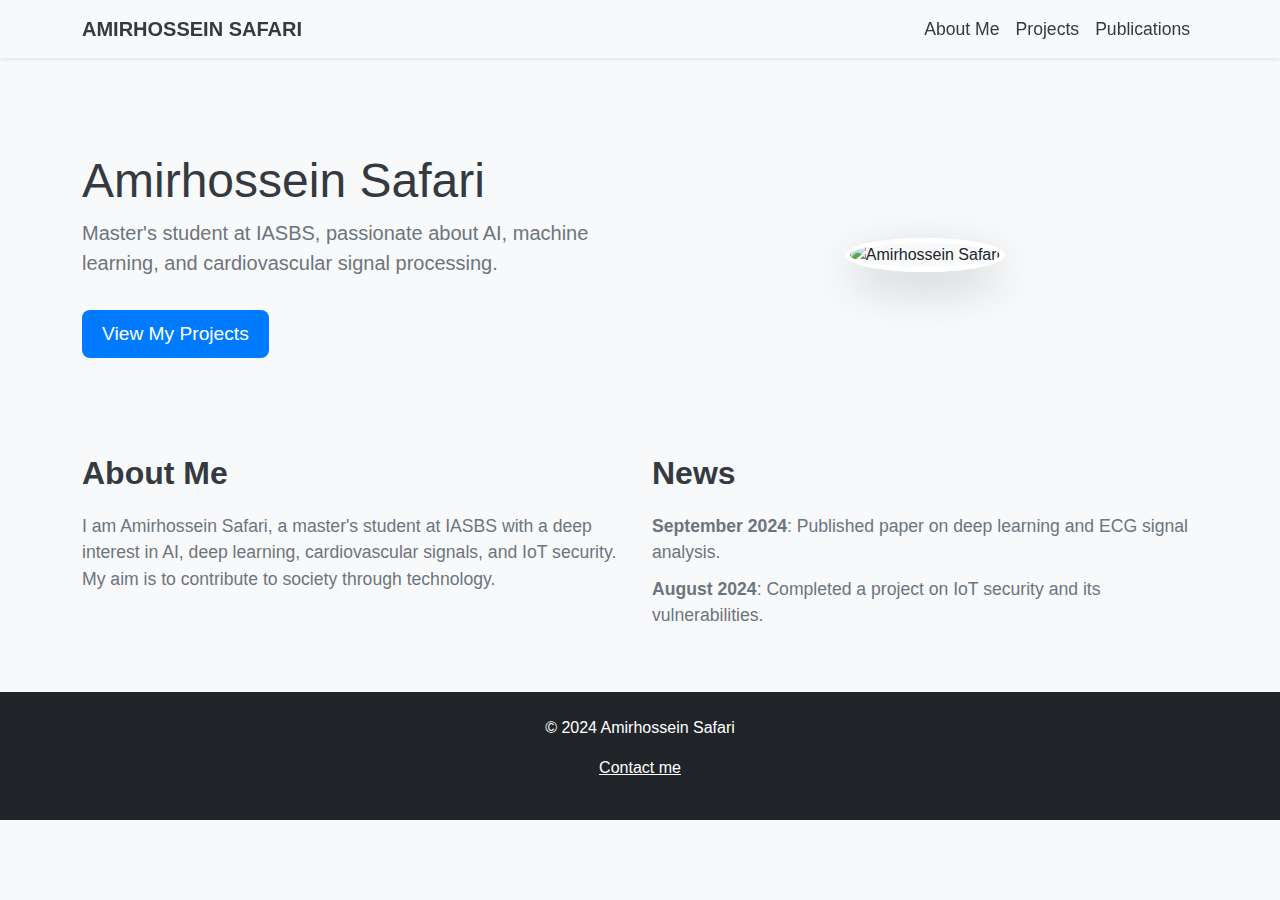
==== index.html @ 398e0284 "Added the image part + some styles" ====
<!DOCTYPE html>
<html lang="en">
<head>
    <meta charset="UTF-8">
    <meta name="viewport" content="width=device-width, initial-scale=1.0">
    <title>Amirhossein Safari - Academic Website</title>
    <link href="https://cdn.jsdelivr.net/npm/bootstrap@5.3.0-alpha1/dist/css/bootstrap.min.css" rel="stylesheet">
    <link href="style.css" rel="stylesheet">
</head>
<body>

<!-- Navigation -->
<nav class="navbar navbar-expand-lg navbar-light bg-light fixed-top shadow-sm">
  <div class="container">
    <a class="navbar-brand" href="#">Amirhossein Safari</a>
    <button class="navbar-toggler" type="button" data-bs-toggle="collapse" data-bs-target="#navbarNav" aria-controls="navbarNav" aria-expanded="false" aria-label="Toggle navigation">
      <span class="navbar-toggler-icon"></span>
    </button>
    <div class="collapse navbar-collapse" id="navbarNav">
      <ul class="navbar-nav ms-auto">
        <li class="nav-item"><a class="nav-link" href="#">About Me</a></li>
        <li class="nav-item"><a class="nav-link" href="projects.html">Projects</a></li>
        <li class="nav-item"><a class="nav-link" href="publications.html">Publications</a></li>
      </ul>
    </div>
  </div>
</nav>

<!-- Hero Section with Image -->
<section class="hero bg-light text-center py-5 mt-5">
  <div class="container">
    <div class="row align-items-center">
      <div class="col-lg-6 text-lg-start">
        <h1 class="display-4">Amirhossein Safari</h1>
        <p class="lead">Master's student at IASBS, passionate about AI, machine learning, and cardiovascular signal processing.</p>
        <a href="projects.html" class="btn btn-primary btn-lg mt-3">View My Projects</a>
      </div>
      <div class="col-lg-6 mt-4 mt-lg-0">
        <img src="images/amirhossein.jpg" alt="Amirhossein Safari" class="img-fluid rounded-circle shadow-lg" style="width: 300px; height: 300px; object-fit: cover;">
      </div>
    </div>
  </div>
</section>

<!-- About Me & News Section -->
<section class="about-news py-5">
  <div class="container">
    <div class="row">
      <!-- About Me -->
      <div class="col-lg-6">
        <h2>About Me</h2>
        <p>I am Amirhossein Safari, a master's student at IASBS with a deep interest in AI, deep learning, cardiovascular signals, and IoT security. My aim is to contribute to society through technology.</p>
      </div>
      <!-- News -->
      <div class="col-lg-6">
        <h2>News</h2>
        <ul class="list-unstyled">
          <li><strong>September 2024</strong>: Published paper on deep learning and ECG signal analysis.</li>
          <li><strong>August 2024</strong>: Completed a project on IoT security and its vulnerabilities.</li>
          <!-- More news items -->
        </ul>
      </div>
    </div>
  </div>
</section>

<!-- Footer -->
<footer class="bg-dark text-white text-center py-4">
  <div class="container">
    <p>© 2024 Amirhossein Safari</p>
    <p><a href="mailto:amirhossein@example.com" class="text-white">Contact me</a></p>
  </div>
</footer>

<script src="https://cdn.jsdelivr.net/npm/bootstrap@5.3.0-alpha1/dist/js/bootstrap.bundle.min.js"></script>
</body>
</html>
---- style.css ----
/* Body and Typography */
body {
  font-family: 'Montserrat', sans-serif;
  background-color: #f8f9fa;
  padding-top: 56px; /* To prevent navbar overlap */
}

/* Navbar */
.navbar-brand {
  font-weight: bold;
  color: #343a40;
  text-transform: uppercase;
}

.navbar-nav .nav-link {
  font-size: 1.1rem;
  color: #343a40;
}

.navbar-nav .nav-link:hover {
  color: #007bff;
}

/* Hero Section */
.hero {
  background-color: #e9ecef;
  padding: 60px 0;
}

.hero h1 {
  font-size: 3rem;
  color: #343a40;
}

.hero p {
  color: #6c757d;
}

.hero img {
  border: 5px solid #fff;
}

/* About and News Section */
.about-news h2 {
  color: #343a40;
  font-weight: bold;
  margin-bottom: 20px;
}

.about-news p, .about-news li {
  color: #6c757d;
  font-size: 1.1rem;
}

.about-news ul li {
  margin-bottom: 10px;
}

/* Footer */
footer {
  background-color: #343a40;
}

footer p, footer a {
  color: #fff;
  font-size: 1rem;
}

footer a:hover {
  text-decoration: underline;
}

/* Buttons */
.btn-primary {
  background-color: #007bff;
  border: none;
  padding: 10px 20px;
  font-size: 1.2rem;
}

.btn-primary:hover {
  background-color: #0056b3;
  transition: background-color 0.3s;
}

/* Miscellaneous */
.shadow-lg {
  box-shadow: 0 10px 20px rgba(0, 0, 0, 0.1);
}

.rounded-circle {
  border-radius: 50%;
}
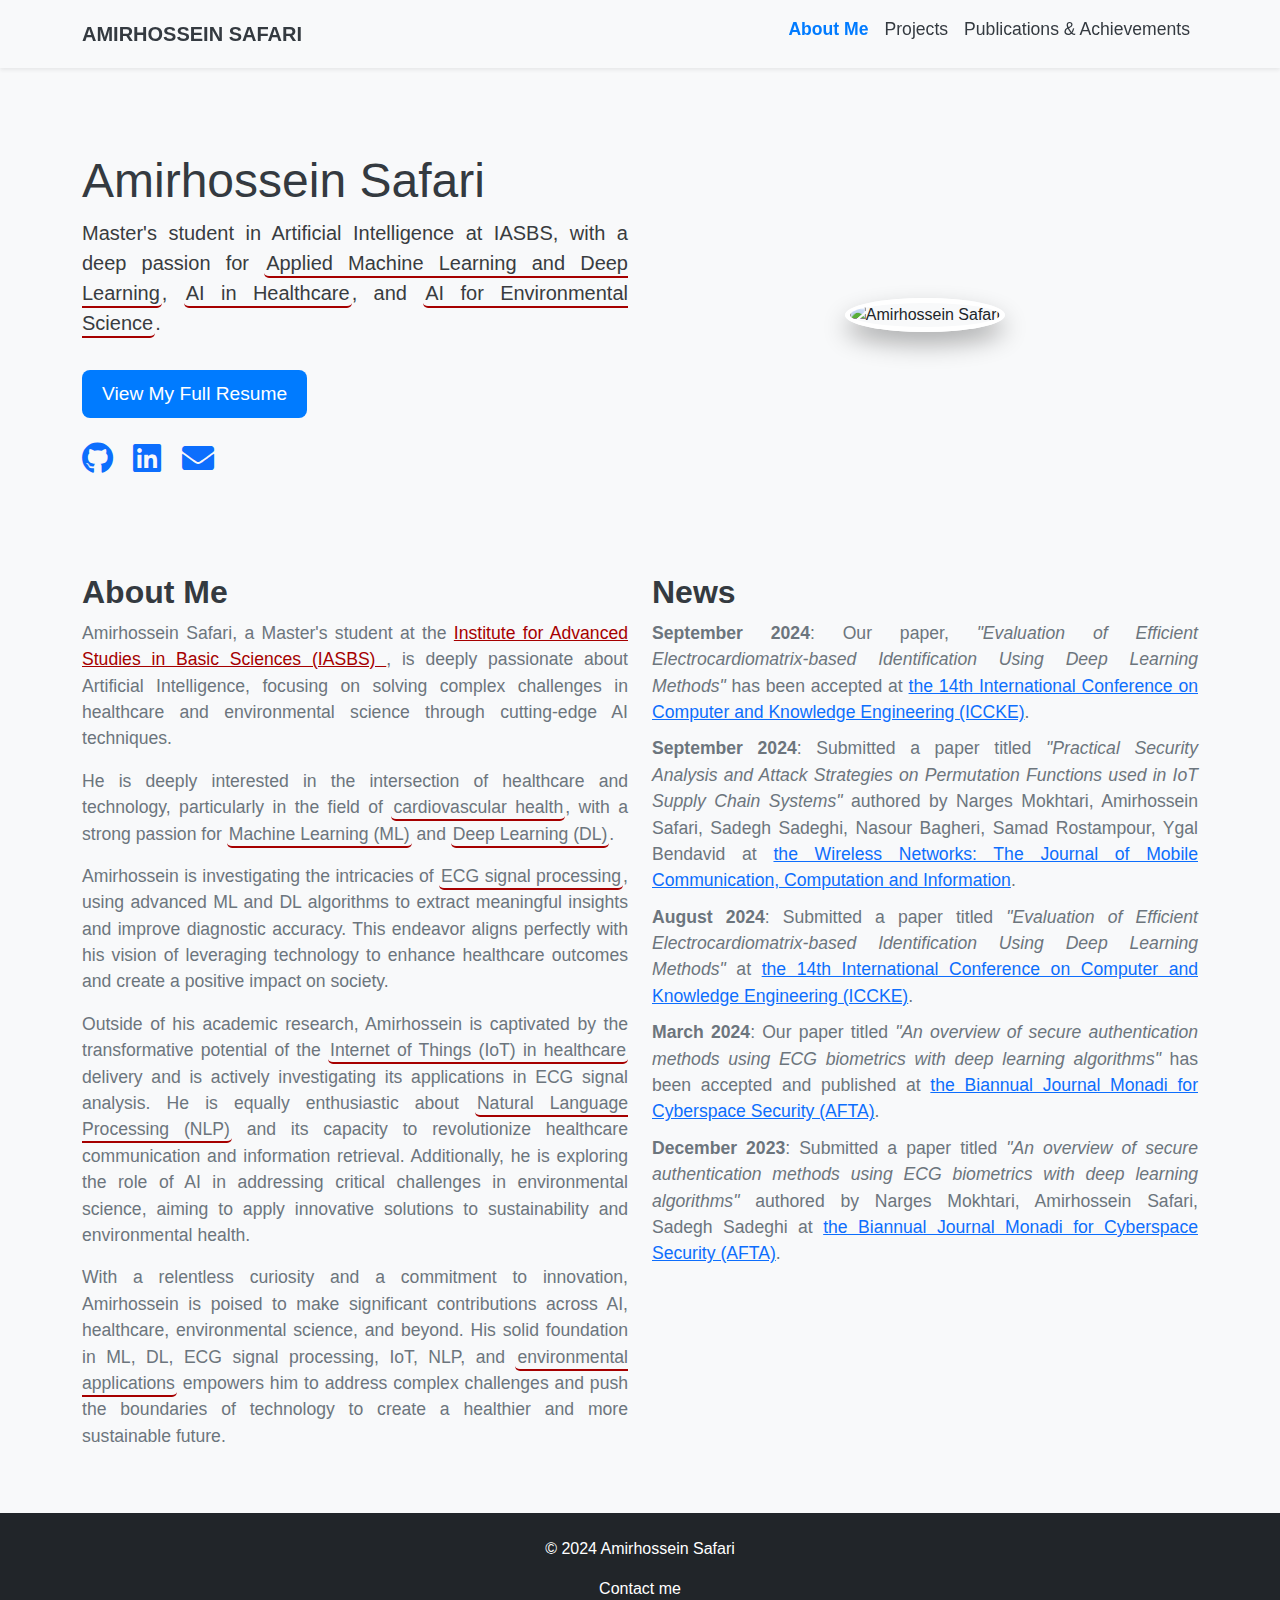
==== commit 27396f71: "Added the pdf file of my resume to the home page" ====
--- a/index.html
+++ b/index.html
@@ -5,6 +5,7 @@
     <meta name="viewport" content="width=device-width, initial-scale=1.0">
     <title>Amirhossein Safari - Academic Website</title>
     <link href="https://cdn.jsdelivr.net/npm/bootstrap@5.3.0-alpha1/dist/css/bootstrap.min.css" rel="stylesheet">
+    <link href="https://cdnjs.cloudflare.com/ajax/libs/font-awesome/5.15.4/css/all.min.css" rel="stylesheet">
     <link href="style.css" rel="stylesheet">
 </head>
 <body>
@@ -18,9 +19,9 @@
     </button>
     <div class="collapse navbar-collapse" id="navbarNav">
       <ul class="navbar-nav ms-auto">
-        <li class="nav-item"><a class="nav-link" href="#">About Me</a></li>
+        <li class="nav-item"><a class="nav-link active" href="#">About Me</a></li>
         <li class="nav-item"><a class="nav-link" href="projects.html">Projects</a></li>
-        <li class="nav-item"><a class="nav-link" href="publications.html">Publications</a></li>
+        <li class="nav-item"><a class="nav-link" href="publications.html">Publications & Achievements</a></li>
       </ul>
     </div>
   </div>
@@ -32,15 +33,31 @@
     <div class="row align-items-center">
       <div class="col-lg-6 text-lg-start">
         <h1 class="display-4">Amirhossein Safari</h1>
-        <p class="lead">Master's student at IASBS, passionate about AI, machine learning, and cardiovascular signal processing.</p>
-        <a href="projects.html" class="btn btn-primary btn-lg mt-3">View My Projects</a>
+        <p class="lead">Master's student in Artificial Intelligence at IASBS, with a deep passion for <span class="badge-box"> Applied Machine Learning and Deep Learning</span>, <span class="badge-box"> AI in Healthcare</span>, and <span class="badge-box"> AI for Environmental Science</span>.</p>
+        <!-- <a href="projects.html" class="btn btn-primary btn-lg mt-3">View My Projects</a> -->
+        <a href="assets/Amirhossein_Safari_s_Resume.pdf" class="btn btn-primary btn-lg mt-3" download>View My Full Resume</a>
+        
+        <!-- Social Media Links -->
+        <div class="mt-4">
+          <a href="https://github.com/AmirhosseinSafari" class="me-3 no_decoration">
+            <i class="fab fa-github fa-2x"></i>
+          </a>
+          <a href="https://www.linkedin.com/in/amirhossein-safari-902209197/" class="me-3 no_decoration">
+            <i class="fab fa-linkedin fa-2x"></i>
+          </a>
+          <a href="mailto:amirhosseinsafari@iasbs.ac.ir" class="me-3 no_decoration">
+            <i class="fas fa-envelope fa-2x"></i>
+          </a>
+        </div>
       </div>
+      
       <div class="col-lg-6 mt-4 mt-lg-0">
-        <img src="images/amirhossein.jpg" alt="Amirhossein Safari" class="img-fluid rounded-circle shadow-lg" style="width: 300px; height: 300px; object-fit: cover;">
+        <img src="./assets/amirhossein.jpg" alt="Amirhossein Safari" class="img-fluid rounded-circle shadow-lg" style="width: 300px; height: 300px; object-fit: cover;">
       </div>
     </div>
   </div>
 </section>
+
 
 <!-- About Me & News Section -->
 <section class="about-news py-5">
@@ -49,14 +66,21 @@
       <!-- About Me -->
       <div class="col-lg-6">
         <h2>About Me</h2>
-        <p>I am Amirhossein Safari, a master's student at IASBS with a deep interest in AI, deep learning, cardiovascular signals, and IoT security. My aim is to contribute to society through technology.</p>
+        <p> Amirhossein Safari, a Master's student at the <a class="iasbs" href="https://iasbs.ac.ir/">Institute for Advanced Studies in Basic Sciences (IASBS) </a>, is deeply passionate about Artificial Intelligence, focusing on solving complex challenges in healthcare and environmental science through cutting-edge AI techniques.</p>
+        <p> He is deeply interested in the intersection of healthcare and technology, particularly in the field of <span class="badge-box"> cardiovascular health</span>, with a strong passion for <span class="badge-box"> Machine Learning (ML)</span> and <span class="badge-box">Deep Learning (DL)</span>. </p>
+        <p> Amirhossein is investigating the intricacies of <span class="badge-box"> ECG signal processing</span>, using advanced ML and DL algorithms to extract meaningful insights and improve diagnostic accuracy. This endeavor aligns perfectly with his vision of leveraging technology to enhance healthcare outcomes and create a positive impact on society. </p>
+        <p> Outside of his academic research, Amirhossein is captivated by the transformative potential of the <span class="badge-box">Internet of Things (IoT) in healthcare</span> delivery and is actively investigating its applications in ECG signal analysis. He is equally enthusiastic about <span class="badge-box"> Natural Language Processing (NLP)</span> and its capacity to revolutionize healthcare communication and information retrieval. Additionally, he is exploring the role of AI in addressing critical challenges in environmental science, aiming to apply innovative solutions to sustainability and environmental health. </p>
+        <p> With a relentless curiosity and a commitment to innovation, Amirhossein is poised to make significant contributions across AI, healthcare, environmental science, and beyond. His solid foundation in ML, DL, ECG signal processing, IoT, NLP, and <span class="badge-box"> environmental applications</span> empowers him to address complex challenges and push the boundaries of technology to create a healthier and more sustainable future.</p>
       </div>
       <!-- News -->
       <div class="col-lg-6">
         <h2>News</h2>
         <ul class="list-unstyled">
-          <li><strong>September 2024</strong>: Published paper on deep learning and ECG signal analysis.</li>
-          <li><strong>August 2024</strong>: Completed a project on IoT security and its vulnerabilities.</li>
+          <li><strong>September 2024</strong>: Our paper, <span class="paper_name">"Evaluation of Efficient Electrocardiomatrix-based Identification Using Deep Learning Methods"</span> has been accepted at <a href="https://iccke.um.ac.ir/2024/Home/Content?id=3094">the 14th International Conference on Computer and Knowledge Engineering (ICCKE)</a>.</li>
+          <li><strong>September 2024</strong>: Submitted a paper titled <span class="paper_name">"Practical Security Analysis and Attack Strategies on Permutation Functions used in IoT Supply Chain Systems"</span> authored by Narges Mokhtari, Amirhossein Safari, Sadegh Sadeghi, Nasour Bagheri, Samad Rostampour, Ygal Bendavid at <a href="https://link.springer.com/journal/11276">the Wireless Networks: The Journal of Mobile Communication, Computation and Information</a>.</li>
+          <li><strong>August 2024</strong>: Submitted a paper titled <span class="paper_name">"Evaluation of Efficient Electrocardiomatrix-based Identification Using Deep Learning Methods"</span> at <a href="https://iccke.um.ac.ir/2024/Home/Content?id=3094">the 14th International Conference on Computer and Knowledge Engineering (ICCKE)</a>.</li>
+          <li><strong>March 2024</strong>: Our paper titled <span class="paper_name">"An overview of secure authentication methods using ECG biometrics with deep learning algorithms"</span> has been accepted and published at <a href="https://monadi.isc.org.ir/en"> the Biannual Journal Monadi for Cyberspace Security (AFTA)</a>.</li>
+          <li><strong>December 2023</strong>: Submitted a paper titled <span class="paper_name">"An overview of secure authentication methods using ECG biometrics with deep learning algorithms"</span> authored by Narges Mokhtari, Amirhossein Safari, Sadegh Sadeghi at <a href="https://monadi.isc.org.ir/en"> the Biannual Journal Monadi for Cyberspace Security (AFTA)</a>.</li>
           <!-- More news items -->
         </ul>
       </div>
@@ -68,7 +92,7 @@
 <footer class="bg-dark text-white text-center py-4">
   <div class="container">
     <p>© 2024 Amirhossein Safari</p>
-    <p><a href="mailto:amirhossein@example.com" class="text-white">Contact me</a></p>
+    <p><a href="mailto:amirhosseinsafari@iasbs.ac.ir" class="text-white no_decoration">Contact me</a></p>
   </div>
 </footer>
 
--- a/style.css
+++ b/style.css
@@ -21,6 +21,11 @@
   color: #007bff;
 }
 
+.navbar-nav .nav-link.active {
+  font-weight: bold;
+  color: #007bff;
+}
+
 /* Hero Section */
 .hero {
   background-color: #e9ecef;
@@ -33,26 +38,22 @@
 }
 
 .hero p {
-  color: #6c757d;
+  color: #383c40;
 }
 
-.hero img {
-  border: 5px solid #fff;
+/* About, Projects, and Publications Section */
+h1, h2 {
+  color: #343a40;
+  font-weight: bold;
 }
 
-/* About and News Section */
-.about-news h2 {
-  color: #343a40;
-  font-weight: bold;
-  margin-bottom: 20px;
+p, ul li {
+  color: #6c757d;
+  font-size: 1.1rem;
+  text-align: justify;
 }
 
-.about-news p, .about-news li {
-  color: #6c757d;
-  font-size: 1.1rem;
-}
-
-.about-news ul li {
+ul li {
   margin-bottom: 10px;
 }
 
@@ -64,6 +65,7 @@
 footer p, footer a {
   color: #fff;
   font-size: 1rem;
+  text-align: center;
 }
 
 footer a:hover {
@@ -91,3 +93,107 @@
 .rounded-circle {
   border-radius: 50%;
 }
+
+.iasbs {
+  color: #a60000
+}
+
+.badge-box {
+  border-bottom: 2px solid #a60000;
+  padding: 2px;
+  border-radius: 5px;
+}
+
+.paper_name {
+  font-style: italic;
+}
+
+.no_decoration {
+  text-decoration: none;
+}
+
+/* Hero Image Styling with Shadow */
+.hero img {
+  border: 5px solid #fff !important;
+  border-radius: 50% !important;
+  box-shadow: 0 12px 25px rgba(0, 0, 0, 0.3) !important;
+  transition: box-shadow 0.3s ease !important; 
+}
+
+
+/* Project Section Styling */
+.projects h1 {
+  font-size: 2.5rem;
+  color: #343a40;
+  font-weight: bold;
+  margin-bottom: 30px;
+}
+
+.project {
+  background-color: #ffffff;
+  padding: 30px;
+  border-radius: 10px;
+  box-shadow: 0 10px 20px rgba(0, 0, 0, 0.05);
+}
+
+.project h2 {
+  font-size: 1.75rem;
+  color: #343a40;
+  margin-bottom: 10px;
+}
+
+.project .text-muted {
+  font-size: 0.9rem;
+  color: #6c757d;
+}
+
+.project p {
+  color: #6c757d;
+  font-size: 1.1rem;
+  line-height: 1.6;
+}
+
+.project .tags .badge {
+  font-size: 0.85rem;
+  padding: 8px 12px;
+  margin-right: 8px;
+}
+
+.project .technologies .badge {
+  font-size: 0.85rem;
+  padding: 8px 12px;
+  margin-right: 8px;
+  margin-bottom: 10px;
+}
+
+.project a.btn-outline-primary {
+  border-color: #007bff;
+  color: #007bff;
+}
+
+.project a.btn-outline-primary:hover {
+  background-color: #007bff;
+  color: white;
+  transition: 0.3s;
+}
+
+/* Miscellaneous */
+.shadow-sm {
+  box-shadow: 0 4px 6px rgba(0, 0, 0, 0.1);
+}
+
+.btn-group {
+  display: flex;
+  justify-content: center;
+  margin-bottom: 30px;
+}
+.scroll-to-top {
+  position: fixed;
+  bottom: 20px;
+  right: 20px;
+  display: none;
+  z-index: 100;
+}
+.scroll-to-top.show {
+  display: block;
+}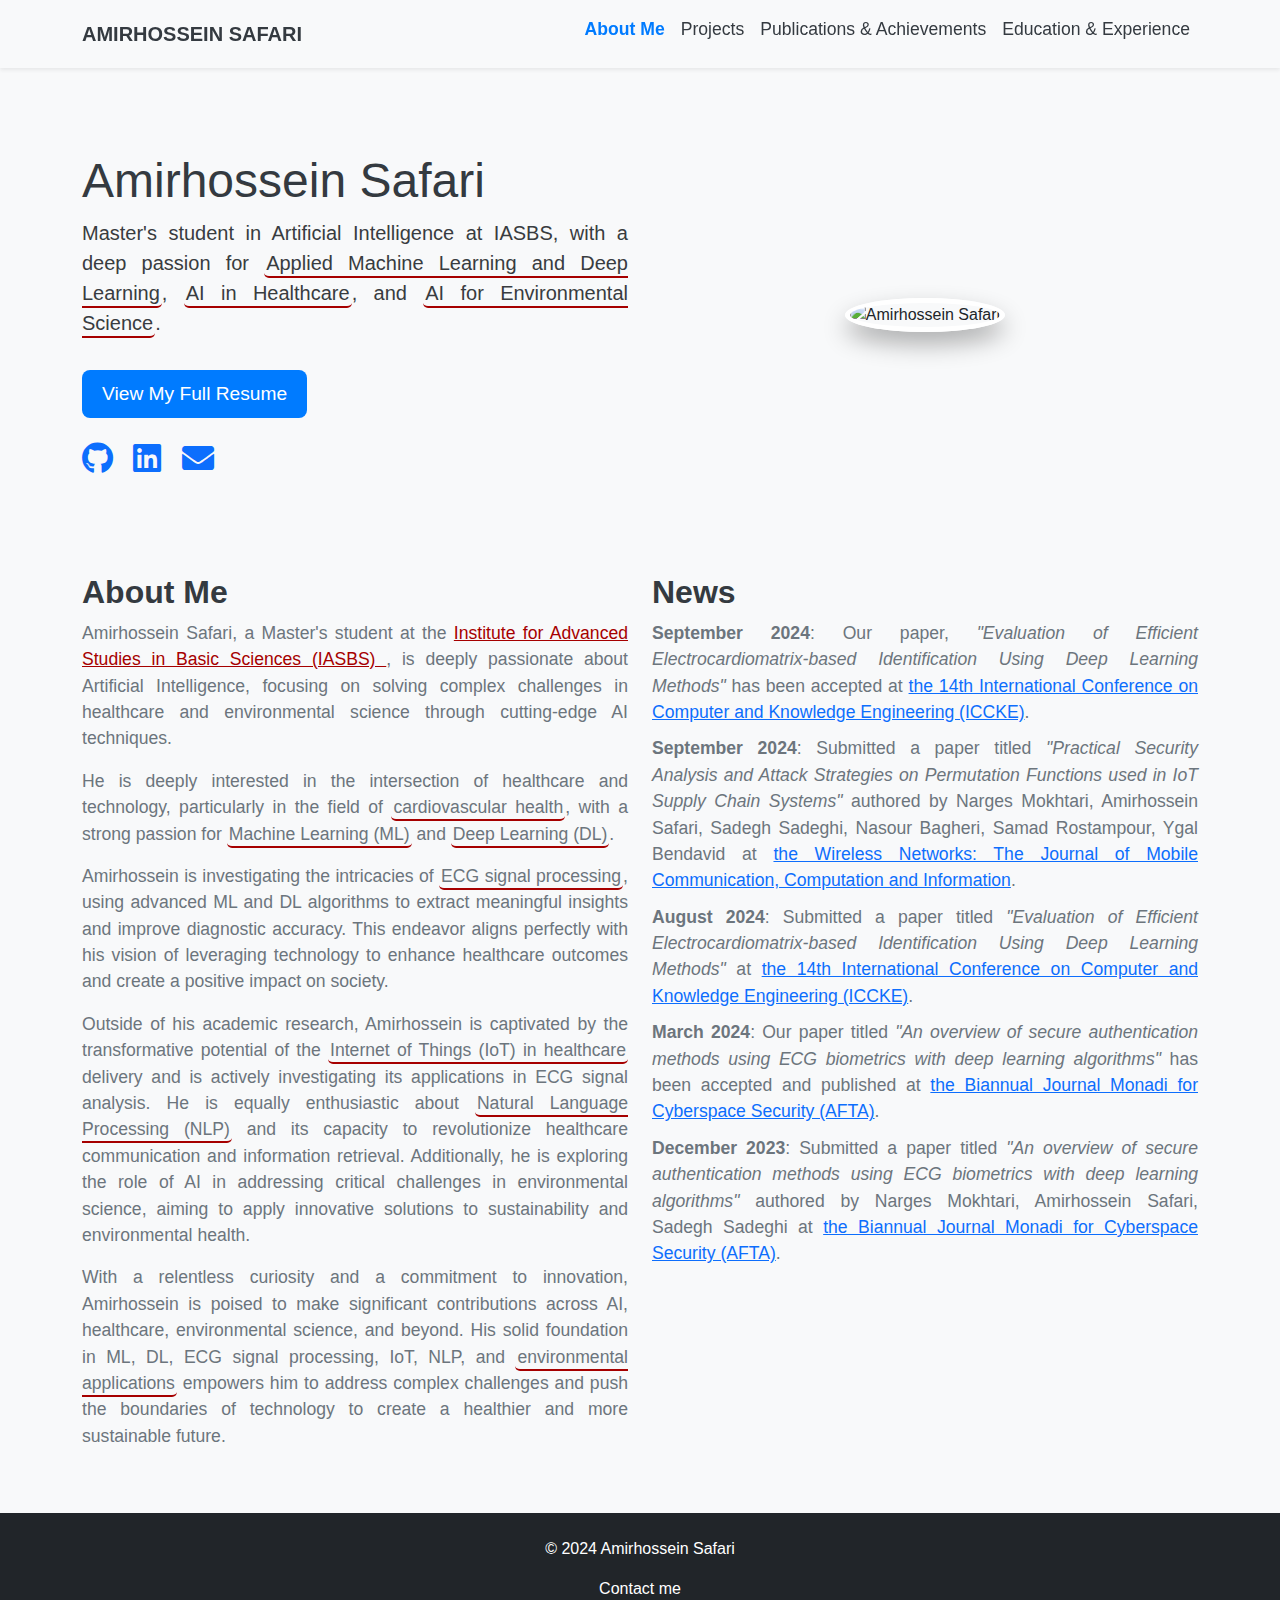
==== commit 106de6c7: "Added another page named education and  experience" ====
--- a/index.html
+++ b/index.html
@@ -22,6 +22,7 @@
         <li class="nav-item"><a class="nav-link active" href="#">About Me</a></li>
         <li class="nav-item"><a class="nav-link" href="projects.html">Projects</a></li>
         <li class="nav-item"><a class="nav-link" href="publications.html">Publications & Achievements</a></li>
+        <li class="nav-item"><a class="nav-link" href="Education and Experience.html">Education & Experience</a></li>
       </ul>
     </div>
   </div>
--- a/style.css
+++ b/style.css
@@ -196,4 +196,8 @@
 }
 .scroll-to-top.show {
   display: block;
+}
+
+.badge {
+  margin-top: 8px;
 }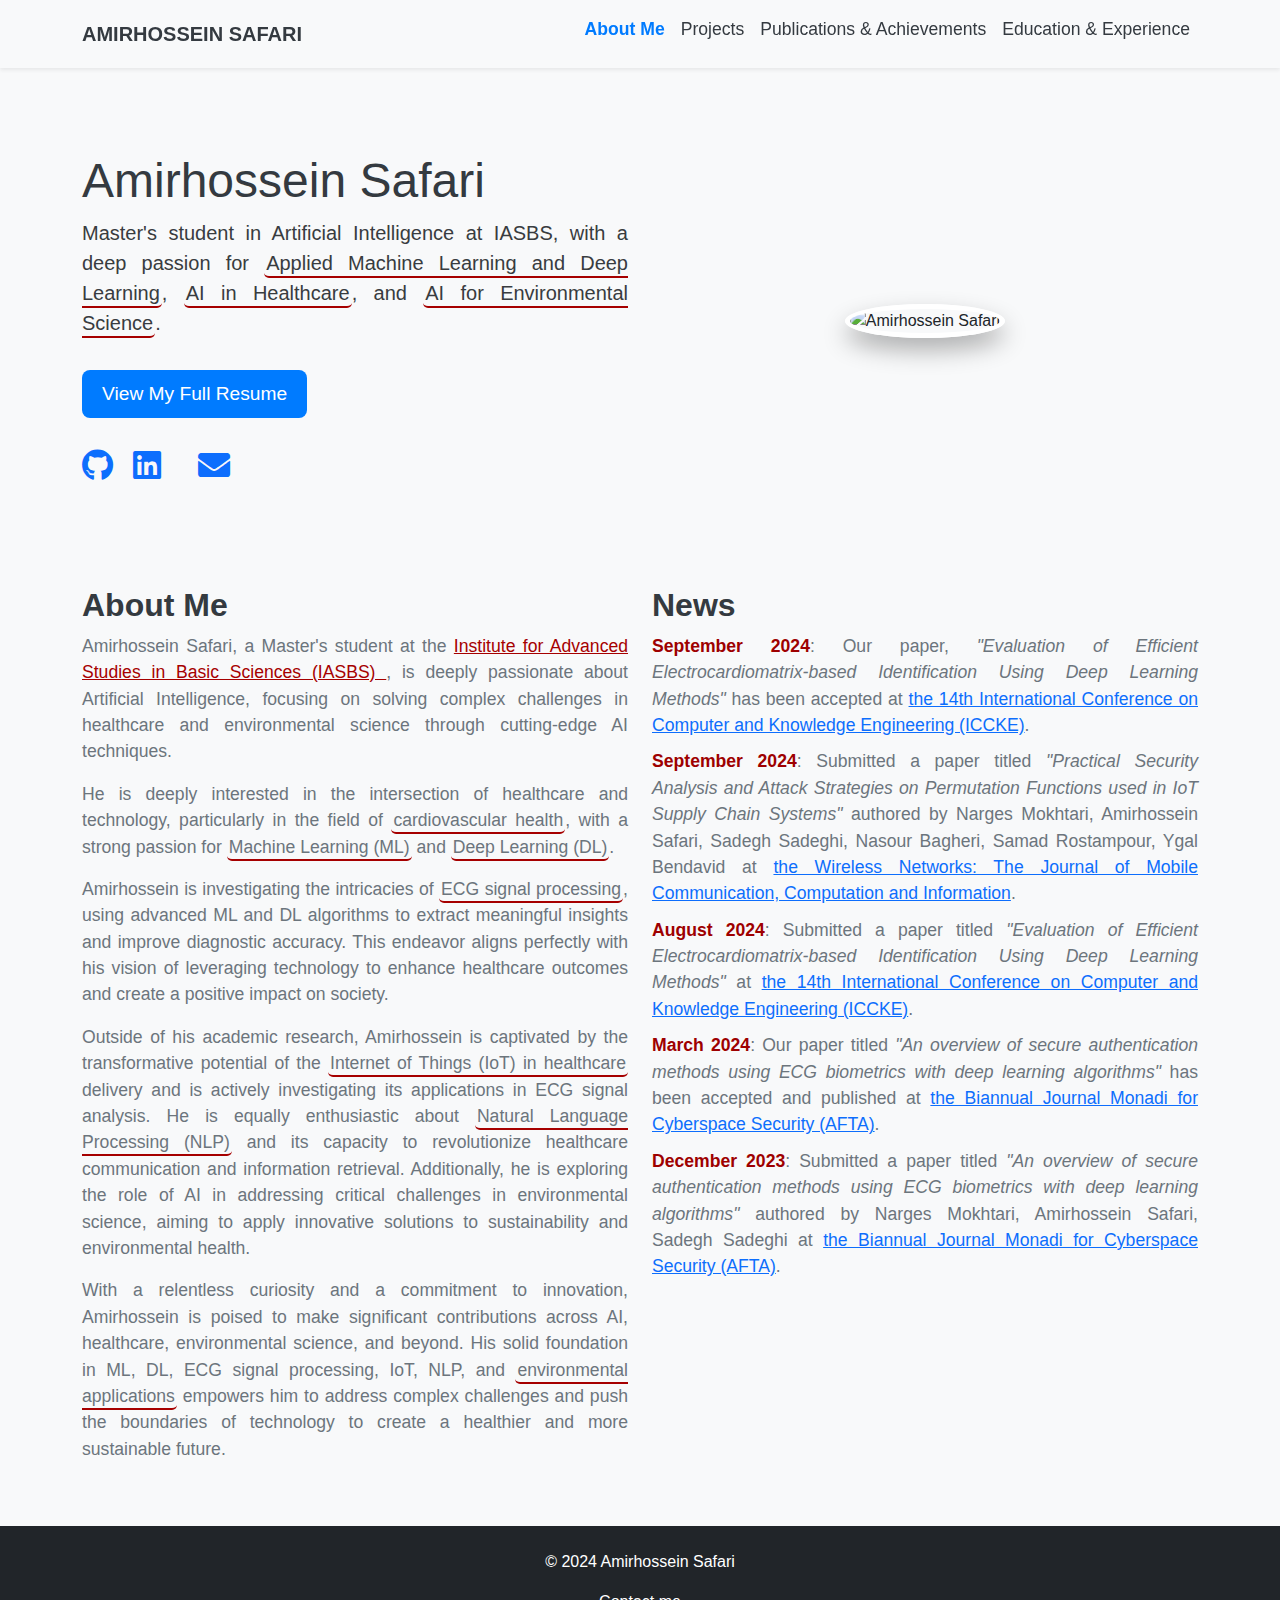
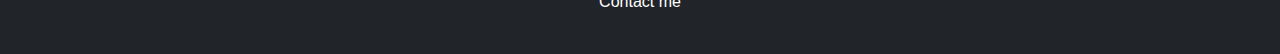
==== commit 7c6e7af5: "Added the google scholar\'s link" ====
--- a/index.html
+++ b/index.html
@@ -6,6 +6,7 @@
     <title>Amirhossein Safari - Academic Website</title>
     <link href="https://cdn.jsdelivr.net/npm/bootstrap@5.3.0-alpha1/dist/css/bootstrap.min.css" rel="stylesheet">
     <link href="https://cdnjs.cloudflare.com/ajax/libs/font-awesome/5.15.4/css/all.min.css" rel="stylesheet">
+    <link rel="stylesheet" href="https://cdn.jsdelivr.net/npm/academicons@1.9.1/css/academicons.min.css" integrity="sha256-i1+4qU2G2860dGGIOJscdC30s9beBXjFfzjWLjBRsBg=" crossorigin="anonymous">
     <link href="style.css" rel="stylesheet">
 </head>
 <body>
@@ -45,6 +46,9 @@
           </a>
           <a href="https://www.linkedin.com/in/amirhossein-safari-902209197/" class="me-3 no_decoration">
             <i class="fab fa-linkedin fa-2x"></i>
+          </a>
+          <a href="https://scholar.google.com/citations?user=rgqLCcMAAAAJ&hl=en" class="me-3 no_decoration">
+            <i class="ai ai-google-scholar fa-2x"></i>
           </a>
           <a href="mailto:amirhosseinsafari@iasbs.ac.ir" class="me-3 no_decoration">
             <i class="fas fa-envelope fa-2x"></i>
--- a/style.css
+++ b/style.css
@@ -200,4 +200,19 @@
 
 .badge {
   margin-top: 8px;
+}
+
+.bg_soft_blue{
+  --bs-bg-opacity: 1;
+  background-color: #057eaa !important;
+}
+
+.certificate_name {
+  color: #007bff;
+  font-style: italic;
+  font-weight: bold;
+}
+
+li strong {
+  color: rgb(158, 0, 0);
 }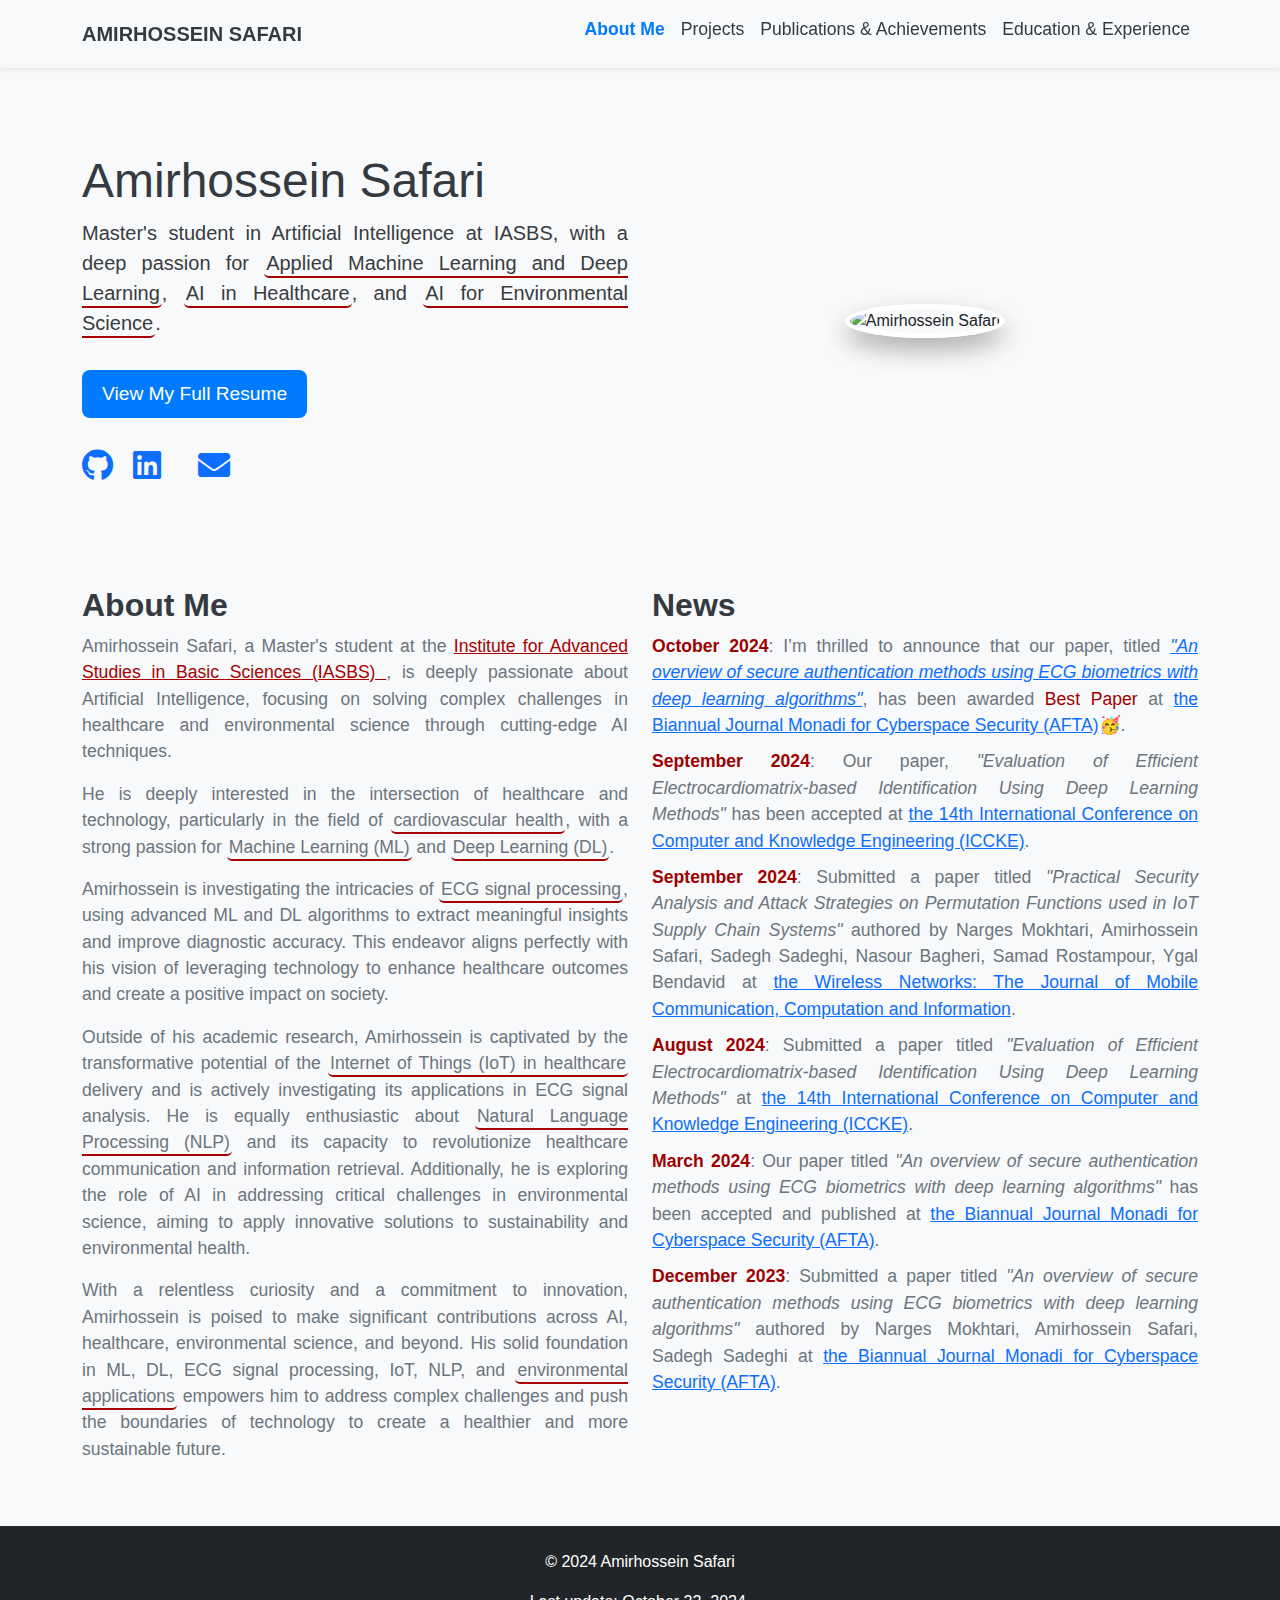
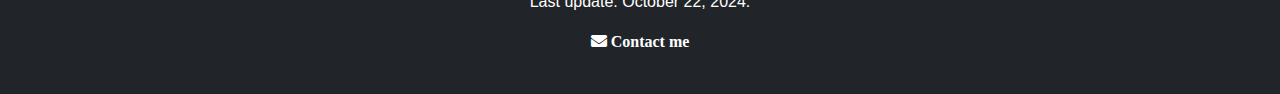
==== commit 3eff08d9: "Added icon of Contact me in the footer" ====
--- a/index.html
+++ b/index.html
@@ -81,6 +81,8 @@
       <div class="col-lg-6">
         <h2>News</h2>
         <ul class="list-unstyled">
+          <li><strong>October 2024</strong>: I’m thrilled to announce that our paper, titled <a href="https://scholar.google.com/citations?view_op=view_citation&hl=en&user=rgqLCcMAAAAJ&citation_for_view=rgqLCcMAAAAJ:u5HHmVD_uO8C"><span class="paper_name">"An overview of secure authentication methods using ECG biometrics with deep learning algorithms"</span></a>, has been awarded <span class="good_red">Best Paper</span> at <a href="https://monadi.isc.org.ir/en"> the Biannual Journal Monadi for Cyberspace Security (AFTA)</a>🥳.
+          <!-- <li><strong>October 2024</strong>:  <span class="paper_name">"An overview of secure authentication methods using ECG biometrics with deep learning algorithms"</span> at <a href="https://monadi.isc.org.ir/en"> the Biannual Journal Monadi for Cyberspace Security (AFTA)</a>.</li> -->
           <li><strong>September 2024</strong>: Our paper, <span class="paper_name">"Evaluation of Efficient Electrocardiomatrix-based Identification Using Deep Learning Methods"</span> has been accepted at <a href="https://iccke.um.ac.ir/2024/Home/Content?id=3094">the 14th International Conference on Computer and Knowledge Engineering (ICCKE)</a>.</li>
           <li><strong>September 2024</strong>: Submitted a paper titled <span class="paper_name">"Practical Security Analysis and Attack Strategies on Permutation Functions used in IoT Supply Chain Systems"</span> authored by Narges Mokhtari, Amirhossein Safari, Sadegh Sadeghi, Nasour Bagheri, Samad Rostampour, Ygal Bendavid at <a href="https://link.springer.com/journal/11276">the Wireless Networks: The Journal of Mobile Communication, Computation and Information</a>.</li>
           <li><strong>August 2024</strong>: Submitted a paper titled <span class="paper_name">"Evaluation of Efficient Electrocardiomatrix-based Identification Using Deep Learning Methods"</span> at <a href="https://iccke.um.ac.ir/2024/Home/Content?id=3094">the 14th International Conference on Computer and Knowledge Engineering (ICCKE)</a>.</li>
@@ -97,7 +99,8 @@
 <footer class="bg-dark text-white text-center py-4">
   <div class="container">
     <p>© 2024 Amirhossein Safari</p>
-    <p><a href="mailto:amirhosseinsafari@iasbs.ac.ir" class="text-white no_decoration">Contact me</a></p>
+    <p>Last update: October 22, 2024.</a></p>
+    <p><a href="mailto:amirhosseinsafari@iasbs.ac.ir" class="text-white no_decoration"><i class="fas fa-envelope"> Contact me</i></a></p>
   </div>
 </footer>
 
--- a/style.css
+++ b/style.css
@@ -215,4 +215,136 @@
 
 li strong {
   color: rgb(158, 0, 0);
+}
+
+/* Section header */
+.section-header {
+  text-align: center;
+  position: relative;
+  margin-bottom: 40px;
+}
+
+.section-header h2 {
+  font-size: 2.5rem;
+  font-weight: 700;
+  text-transform: uppercase;
+  letter-spacing: 2px;
+  color: #007bff; /* Primary theme color */
+  position: relative;
+  display: inline-block;
+  padding-bottom: 10px;
+}
+
+.section-header h2::before {
+  content: "";
+  position: absolute;
+  left: 50%;
+  transform: translateX(-50%);
+  bottom: 0;
+  height: 4px;
+  width: 80px;
+  background-color: #007bff; /* Line below the section title */
+  border-radius: 10px;
+}
+
+.section-header::after {
+  content: '';
+  position: absolute;
+  left: 0;
+  right: 0;
+  bottom: -20px;
+  height: 2px;
+  background-color: #e9ecef; /* Subtle divider below the title */
+  z-index: -1;
+}
+
+/* Subsection header */
+.subsection-title {
+  text-align: center;
+  position: relative;
+  margin: 50px 0;
+}
+
+.subsection-title h5 {
+  display: inline-block;
+  background-color: #f8f9fa;
+  padding: 0 20px;
+  font-size: 1.5rem;
+  font-weight: bold;
+  color: #343a40;
+  position: relative;
+  z-index: 1;
+}
+
+.subsection-title::before {
+  content: '';
+  position: absolute;
+  top: 50%;
+  left: 0;
+  right: 0;
+  height: 2px;
+  background-color: #007bff;
+  z-index: 0;
+}
+
+.subsection-title h5::before {
+  content: '';
+  position: absolute;
+  left: 50%;
+  transform: translateX(-50%);
+  width: 60px;
+  height: 3px;
+  background-color: #007bff;
+  bottom: -10px;
+}
+
+.EKM {
+  text-align: center;
+  width: 70%;
+}
+
+.good_red {
+  color: rgb(158, 0, 0);
+}
+
+.good_blue {
+  color: #007bff;
+}
+
+.paper-details {
+  width: 80%;
+}
+
+.paper-details p {
+  margin-bottom: 5px;
+}
+
+.abstract-section {
+  width: 100%;
+}
+
+.abstract_text{
+  text-decoration-line: underline;
+  text-decoration-style: dashed;
+  text-align: justify;
+}
+
+.papers {
+  width: 85%;
+}
+
+.w-80 {
+  width: 80%;
+}
+
+.text_left p{
+  text-align: left;
+}
+
+footer a {
+  font-weight: bold;
+}
+
+footer a :hover {
+  text-decoration: underline;
 }